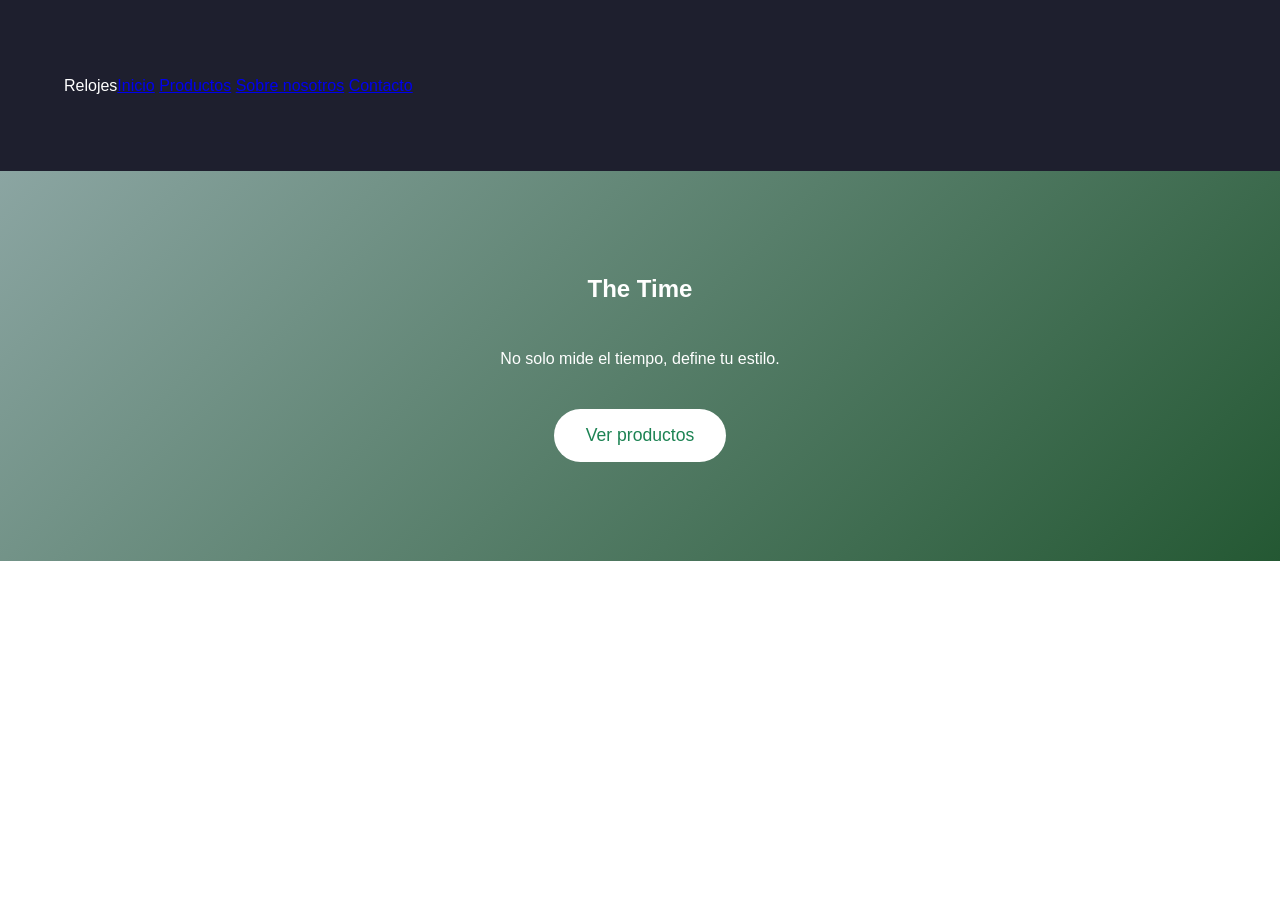
==== main.html @ 2c64087d "cambios 2.1" ====
<!DOCTYPE html>
<html lang="en">
<head>
    <meta charset="UTF-8">
    <meta name="viewport" content="width=device-width, initial-scale=1.0">
    <title>Relojes</title>
    <link rel="stylesheet" href="style/main.css">
</head>
<body>
    
    <div class="productos-container">
        <!-- Header con navegación -->
        <header class="header">
            <div class="logo">Relojes</div>
            <nav class="nav">
                <a href="#inicio">Inicio</a>
                <a href="#proyectos">Productos</a>
                <a href="#sobre-mi">Sobre nosotros</a>
                <a href="#contacto">Contacto</a>
            </nav>
        </header>

        <section class="hero">
            <h1>The Time</h1>
            <p>No solo mide el tiempo, define tu estilo.</p>
            <button>Ver productos</button>
        </section>

    </div>

</body>
</html>
---- style/main.css ----
* {
    margin: 0;
    padding: 0;
    box-sizing: border-box;
}

body {
    font-family: 'Segoe UI', Tahoma, Geneva, Verdana, sans-serif;
    color: #000000;
    line-height: 1.6;
}

.productos-container {
    display: grid;
    grid-template-areas:
        "header"
        "hero"
        "proyectos"
        "sobre-mi"
        "footer";
    grid-template-rows: auto auto auto auto auto;
    min-height: 100vh;
}

/* Header */
.header {
    grid-area: header;
    display: grid;
    grid-template-columns: auto 1fr;
    align-items: center;
    padding: 1rem 5%;
    background-color: #1e1f2e;
    color: white;
    box-shadow: 0 2px 10px rgba(0,0,0,0.1);
}

.hero {
    grid-area: hero;
    display: grid;
    place-items: center;
    text-align: center;
    padding: 5rem 2rem;
    background: linear-gradient(135deg, #8ba5a2 0%, #245833 100%);
    color: white;
}

.hero button {
    padding: 1rem 2rem;
    font-size: 1.1rem;
    background-color: white;
    color: #1c8353;
    border: none;
    border-radius: 30px;
    cursor: pointer;
    transition: transform 0.3s;
}
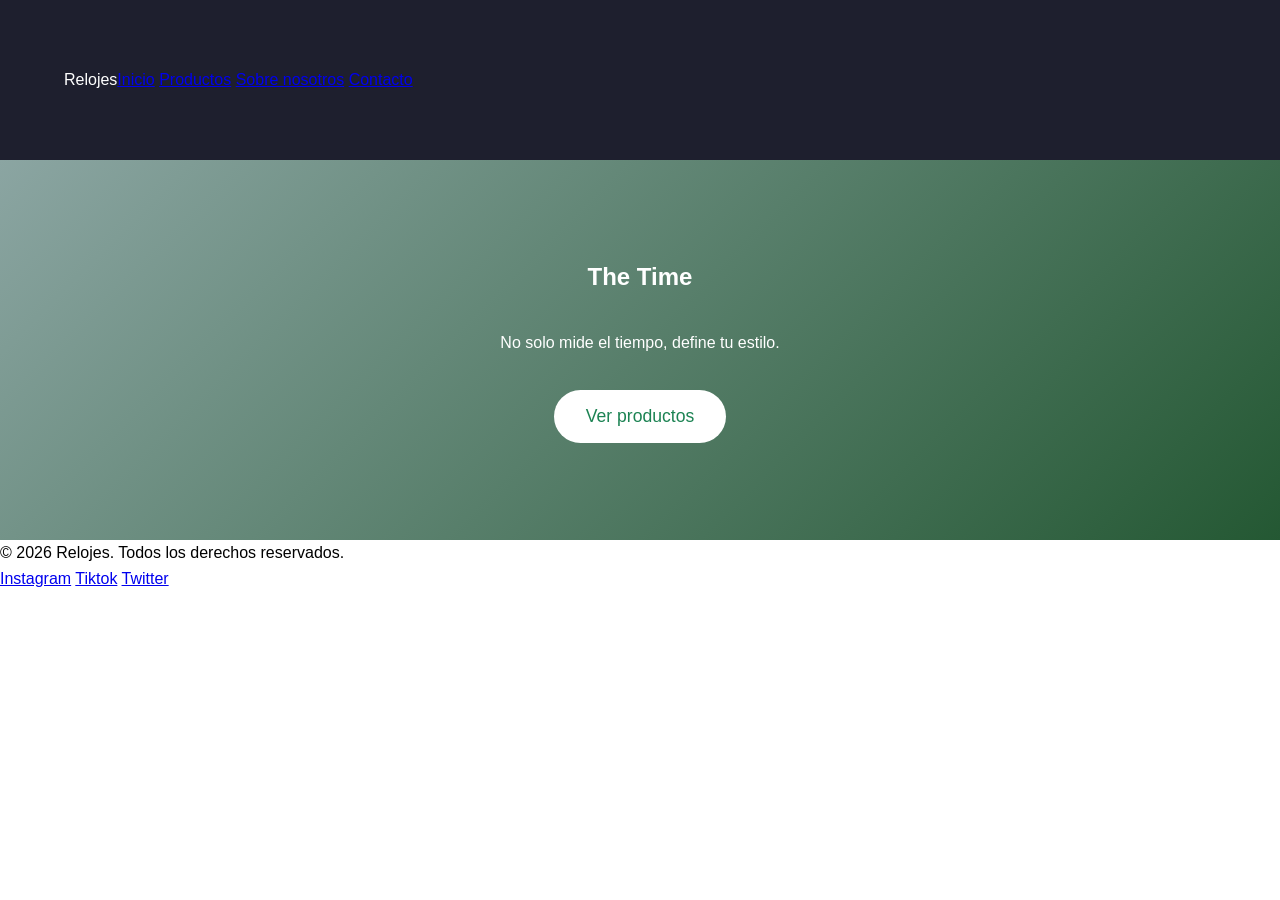
==== commit 4f6bb9e9: "footer" ====
--- a/main.html
+++ b/main.html
@@ -26,6 +26,16 @@
             <button>Ver productos</button>
         </section>
 
+
+        <footer class="footer">
+            <p>&copy; 2026 Relojes. Todos los derechos reservados.</p>
+            <div class="social">
+                <a href="#">Instagram</a>
+                <a href="#">Tiktok</a>
+                <a href="#">Twitter</a>
+            </div>
+        </footer>
+
     </div>
 
 </body>
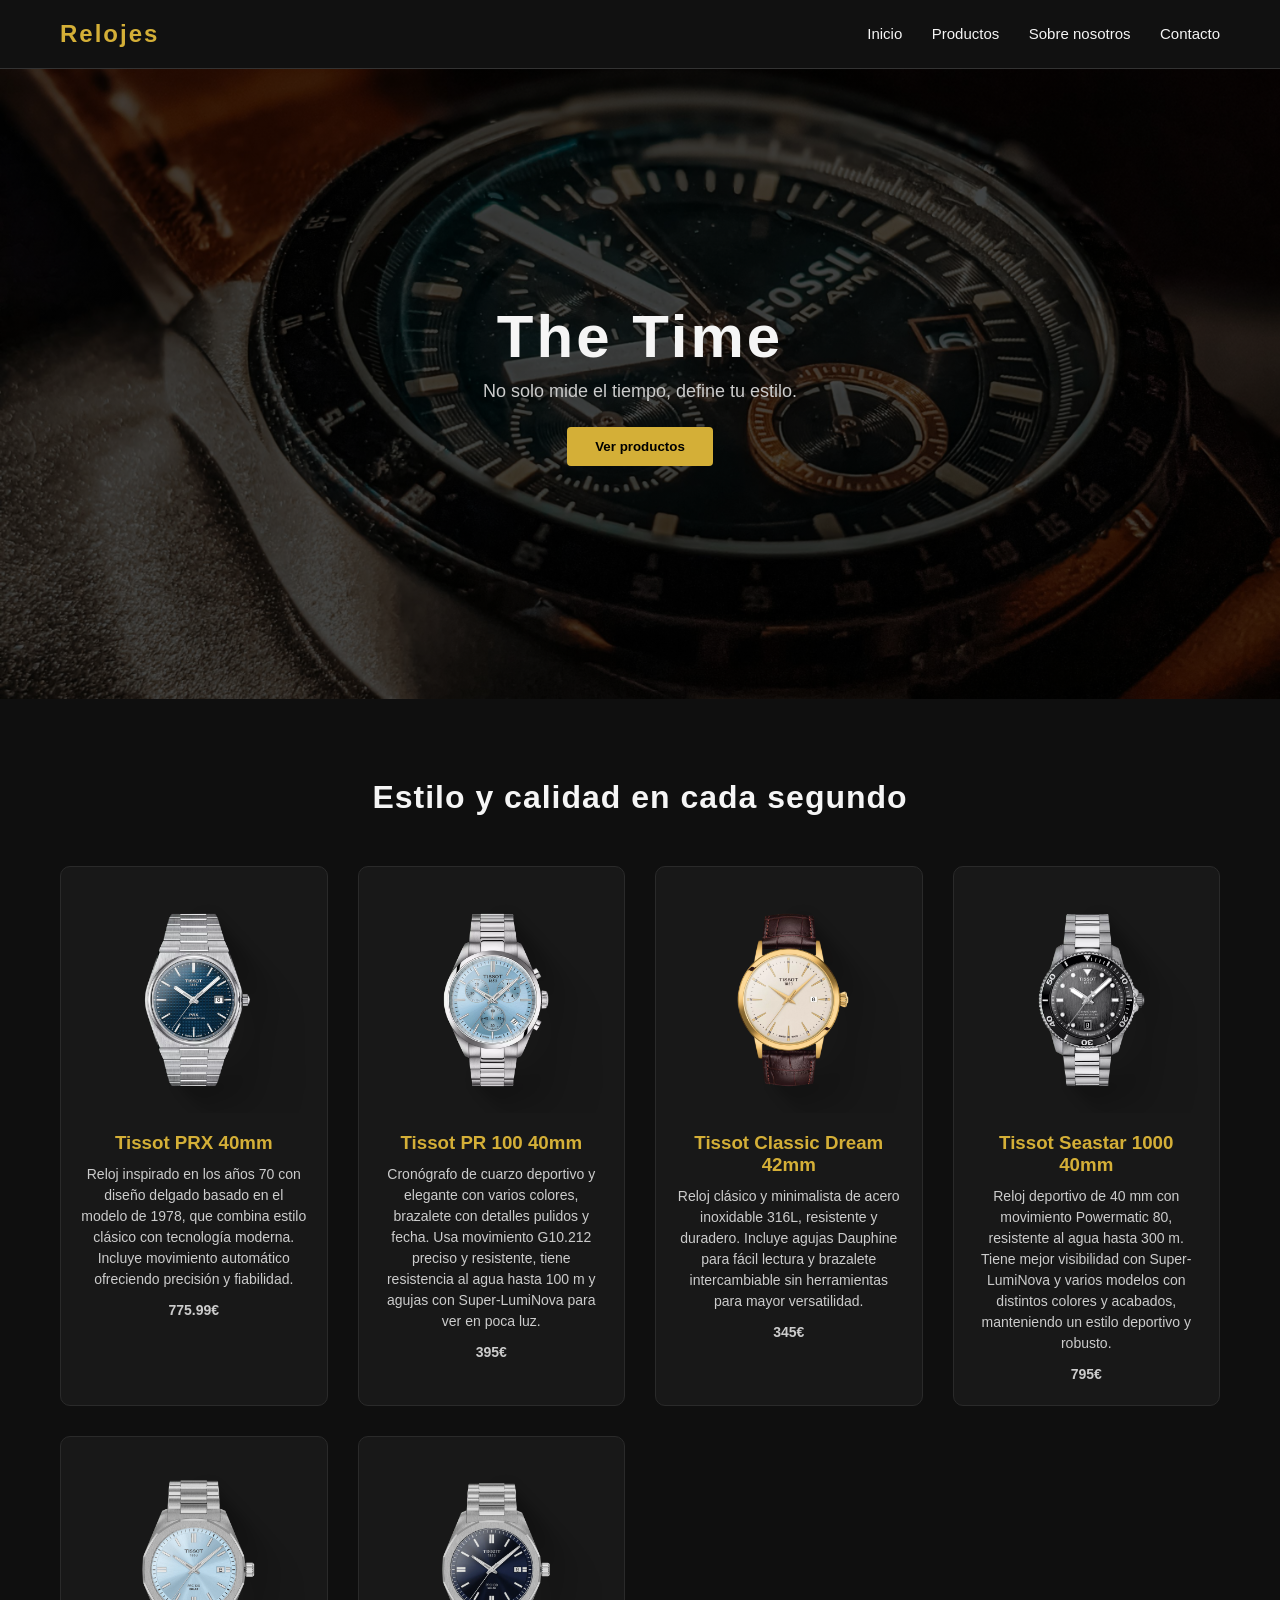
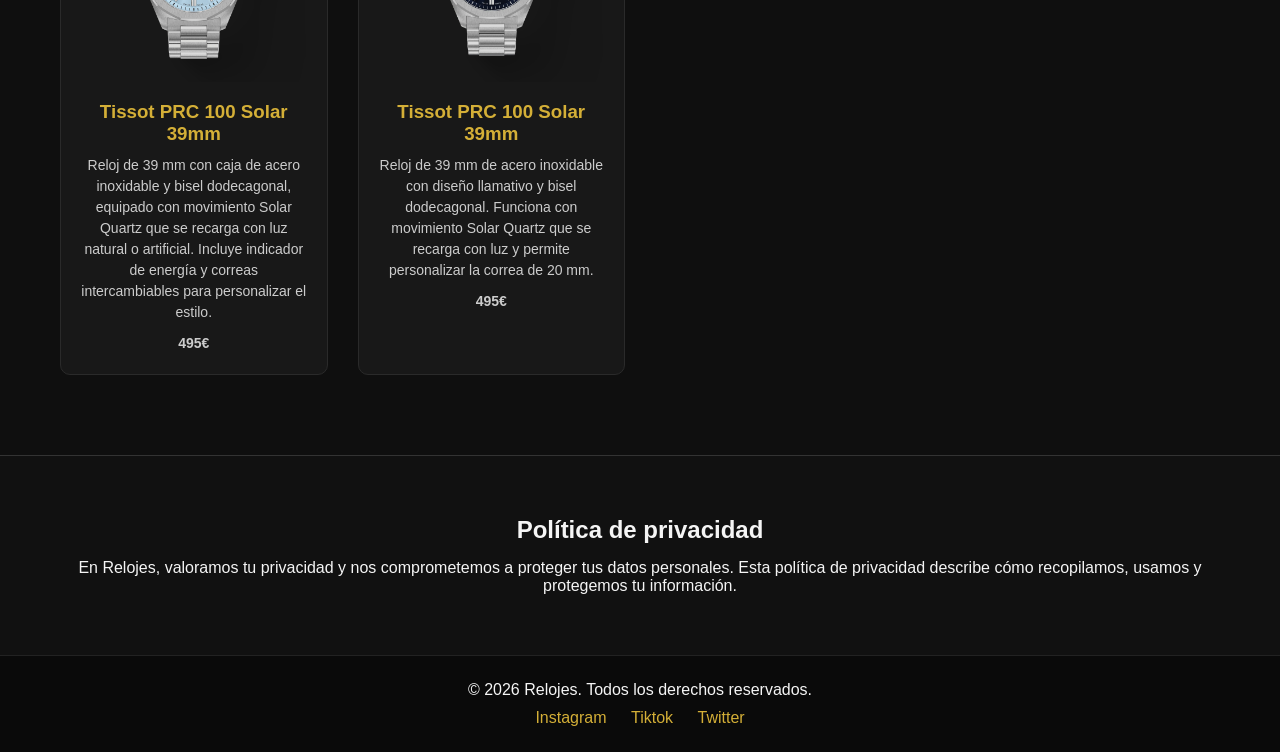
==== commit 7f4f4e91: "diseño 2.1" ====
--- a/main.html
+++ b/main.html
@@ -26,6 +26,78 @@
             <button>Ver productos</button>
         </section>
 
+        <section class="relojes">
+            <h2>Estilo y calidad en cada segundo</h2>
+            <div class="relojes-grid">
+                <div class="reloj1">
+                    <img src="img/reloj1.jpg" alt="reloj1.jpg">
+                    <h3>Tissot PRX 40mm</h3>
+                    <p>Reloj inspirado en los años 70 con diseño 
+                        delgado basado en el modelo de 1978, que combina estilo 
+                        clásico con tecnología moderna. Incluye movimiento automático
+                        ofreciendo precisión y fiabilidad.</p>
+                    <p class="precio">775.99€</p>
+                </div>
+
+                <div class="reloj2">
+                    <img src="img/reloj2.jpg" alt="reloj2.jpg">
+                    <h3>Tissot PR 100 40mm</h3>
+                    <p>Cronógrafo de cuarzo deportivo y elegante con varios colores, 
+                        brazalete con detalles pulidos y fecha. Usa movimiento G10.212 
+                        preciso y resistente, tiene resistencia al agua hasta 100 m y agujas 
+                        con Super-LumiNova para ver en poca luz.</p>
+                    <p class="precio">395€</p>
+                </div>
+
+                <div class="reloj3">
+                    <img src="img/reloj3.jpg" alt="reloj3.jpg">
+                    <h3>Tissot Classic Dream 42mm</h3>
+                    <p>Reloj clásico y minimalista de acero inoxidable 316L, resistente 
+                        y duradero. Incluye agujas Dauphine para fácil lectura y 
+                        brazalete intercambiable sin herramientas para mayor versatilidad.</p>
+                    <p class="precio">345€</p>
+                </div>
+
+                <div class="reloj4">
+                    <img src="img/reloj4.jpg" alt="reloj4.jpg">
+                    <h3>Tissot Seastar 1000 40mm</h3>
+                    <p>Reloj deportivo de 40 mm con movimiento Powermatic 80, 
+                        resistente al agua hasta 300 m. Tiene mejor visibilidad 
+                        con Super-LumiNova y varios modelos con distintos colores 
+                        y acabados, manteniendo un estilo deportivo y robusto.</p>
+                    <p class="precio">795€</p>
+                </div>
+
+                <div class="reloj5">
+                    <img src="img/reloj5.jpg" alt="reloj5.jpg">
+                    <h3>Tissot PRC 100 Solar 39mm</h3>
+                    <p>Reloj de 39 mm con caja de acero inoxidable y bisel dodecagonal,
+                            equipado con movimiento Solar Quartz que se recarga con luz 
+                            natural o artificial. Incluye indicador de energía y correas 
+                            intercambiables para personalizar el estilo.</p>
+                    <p class="precio">495€</p>
+                </div>
+
+                <div class="reloj6">
+                    <img src="img/reloj6.jpg" alt="reloj6.jpg">
+                    <h3>Tissot PRC 100 Solar 39mm</h3>
+                    <p>Reloj de 39 mm de acero inoxidable con diseño llamativo y 
+                        bisel dodecagonal. Funciona con movimiento Solar Quartz 
+                        que se recarga con luz y permite personalizar la correa 
+                        de 20 mm.</p>
+                    <p class="precio">495€</p>
+                </div>
+                </div>
+        </section>
+
+        <section class="legales">
+            <div class="legales-1">
+                <h2>Política de privacidad</h2>
+                <p>En Relojes, valoramos tu privacidad y nos comprometemos a proteger tus datos personales. 
+                    Esta política de privacidad describe cómo recopilamos, usamos y protegemos tu información.</p>
+            </div>
+        </section>
+
 
         <footer class="footer">
             <p>&copy; 2026 Relojes. Todos los derechos reservados.</p>
--- a/style/main.css
+++ b/style/main.css
@@ -1,56 +1,184 @@
-* {
-    margin: 0;
-    padding: 0;
-    box-sizing: border-box;
+/* Reset básico */
+*{
+    margin:0;
+    padding:0;
+    box-sizing:border-box;
+    font-family: "Segoe UI", Arial, sans-serif;
 }
 
-body {
-    font-family: 'Segoe UI', Tahoma, Geneva, Verdana, sans-serif;
-    color: #000000;
-    line-height: 1.6;
+body{
+    background:#0f0f0f;
+    color:#f5f5f5;
 }
 
-.productos-container {
-    display: grid;
-    grid-template-areas:
-        "header"
-        "hero"
-        "proyectos"
-        "sobre-mi"
-        "footer";
-    grid-template-rows: auto auto auto auto auto;
-    min-height: 100vh;
+/* Contenedor principal */
+.productos-container{
+    width:100%;
 }
 
-/* Header */
-.header {
-    grid-area: header;
-    display: grid;
-    grid-template-columns: auto 1fr;
-    align-items: center;
-    padding: 1rem 5%;
-    background-color: #1e1f2e;
-    color: white;
-    box-shadow: 0 2px 10px rgba(0,0,0,0.1);
+/* HEADER */
+.header{
+    display:flex;
+    justify-content:space-between;
+    align-items:center;
+    padding:20px 60px;
+    background:#111;
+    border-bottom:1px solid #333;
 }
 
-.hero {
-    grid-area: hero;
-    display: grid;
-    place-items: center;
-    text-align: center;
-    padding: 5rem 2rem;
-    background: linear-gradient(135deg, #8ba5a2 0%, #245833 100%);
-    color: white;
+.logo{
+    font-size:24px;
+    font-weight:bold;
+    color:#d4af37; /* dorado */
+    letter-spacing:2px;
 }
 
-.hero button {
-    padding: 1rem 2rem;
-    font-size: 1.1rem;
-    background-color: white;
-    color: #1c8353;
-    border: none;
-    border-radius: 30px;
-    cursor: pointer;
-    transition: transform 0.3s;
+.nav a{
+    margin-left:25px;
+    text-decoration:none;
+    color:#f5f5f5;
+    font-size:15px;
+    transition:0.3s;
+}
+
+.nav a:hover{
+    color:#d4af37;
+}
+
+/* HERO */
+.hero{
+    height:70vh;
+    display:flex;
+    flex-direction:column;
+    justify-content:center;
+    align-items:center;
+    text-align:center;
+    background:linear-gradient(rgba(0,0,0,0.7), rgba(0,0,0,0.7)),
+               url("../img/fondo4.jpg");
+    background-size:cover;
+    background-position:center;
+}
+
+.hero h1{
+    font-size:60px;
+    margin-bottom:10px;
+    letter-spacing:3px;
+}
+
+.hero p{
+    font-size:18px;
+    margin-bottom:25px;
+    color:#ccc;
+}
+
+.hero button{
+    padding:12px 28px;
+    border:none;
+    background:#d4af37;
+    color:#000;
+    font-weight:bold;
+    cursor:pointer;
+    border-radius:4px;
+    transition:0.3s;
+}
+
+.hero button:hover{
+    background:#f1c84b;
+}
+
+/* SECCIÓN RELOJES */
+.relojes{
+    padding:80px 60px;
+}
+
+.relojes h2{
+    text-align:center;
+    margin-bottom:50px;
+    font-size:32px;
+    letter-spacing:1px;
+}
+
+/* GRID */
+.relojes-grid{
+    display:grid;
+    grid-template-columns:repeat(auto-fit, minmax(260px,1fr));
+    gap:30px;
+}
+
+/* TARJETAS */
+.relojes-grid div{
+    background:#181818;
+    padding:20px;
+    border-radius:10px;
+    text-align:center;
+    transition:0.3s;
+    border:1px solid #2a2a2a;
+}
+
+.relojes-grid div:hover{
+    transform:translateY(-8px);
+    box-shadow:0 10px 25px rgba(0,0,0,0.6);
+}
+
+/* IMÁGENES */
+.relojes-grid img{
+    width:100%;
+    border-radius:8px;
+    margin-bottom:15px;
+}
+
+/* TITULO PRODUCTO */
+.relojes-grid h3{
+    margin-bottom:10px;
+    color:#d4af37;
+}
+
+/* TEXTO */
+.relojes-grid p{
+    font-size:14px;
+    color:#ccc;
+    line-height:1.5;
+}
+
+/* PRECIO */
+.precio{
+    margin-top:10px;
+    font-size:18px;
+    font-weight:bold;
+    color:#ffffff;
+}
+
+/* SECCIÓN LEGALES */
+.legales{
+    background:#111;
+    padding:60px;
+    text-align:center;
+    border-top:1px solid #333;
+}
+
+.legales h2{
+    margin-bottom:15px;
+}
+
+/* FOOTER */
+.footer{
+    background:#0a0a0a;
+    padding:25px;
+    text-align:center;
+    border-top:1px solid #222;
+}
+
+.footer p{
+    margin-bottom:10px;
+}
+
+.social a{
+    margin:0 10px;
+    text-decoration:none;
+    color:#d4af37;
+    transition:0.3s;
+}
+
+.social a:hover{
+    color:#ffffff;
 }
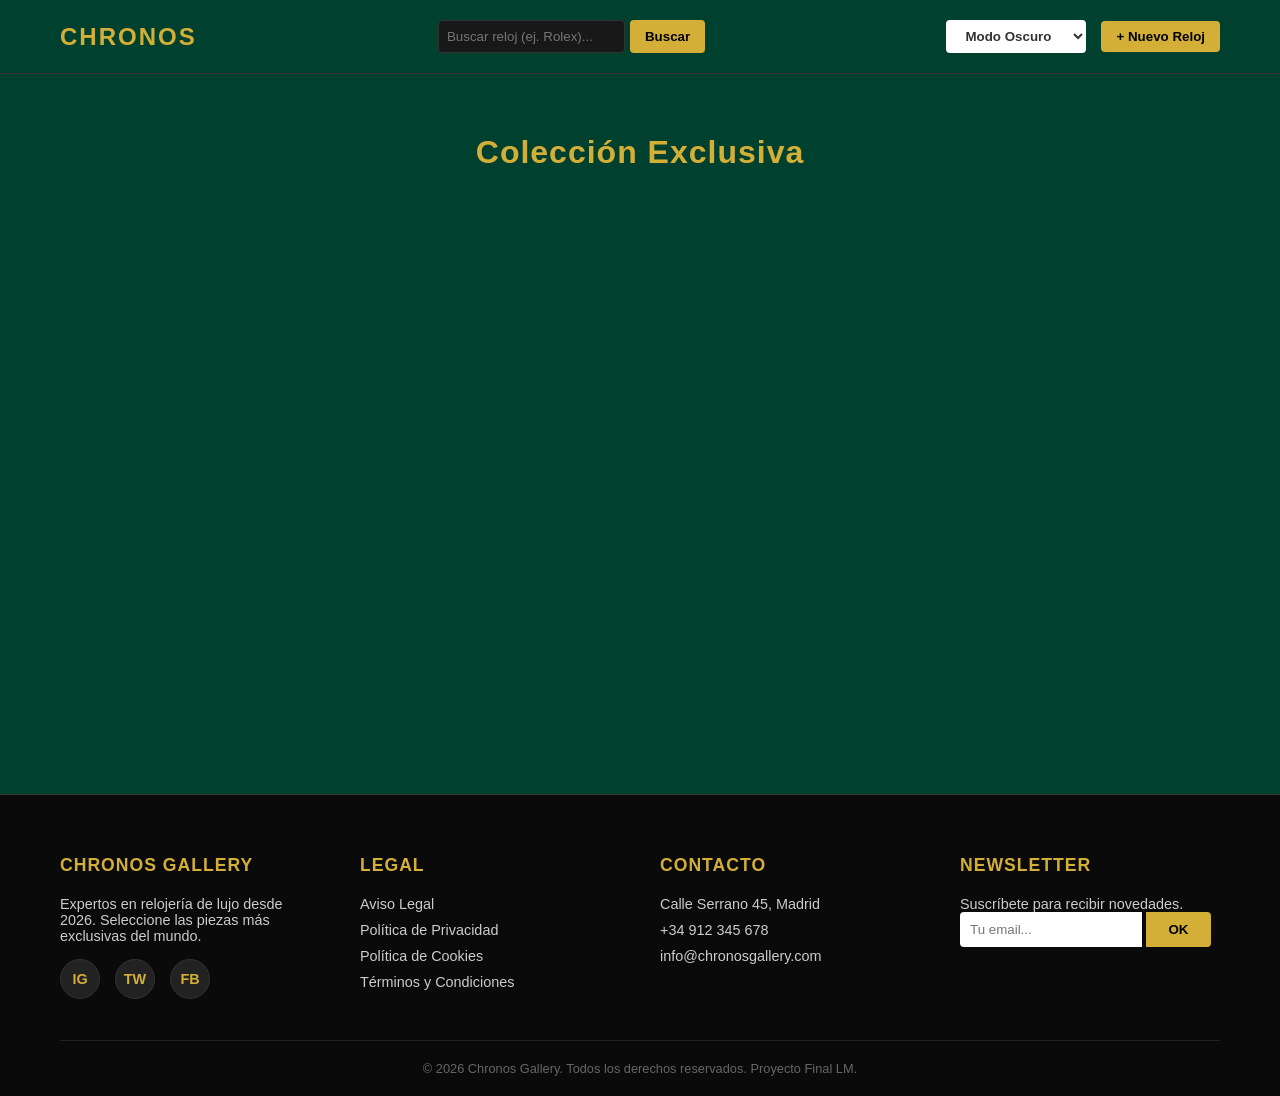
==== commit 88b235d8: "commit Co-authored-by: Sebastián Acero <SebaZ-jpg@users.noreply.github.com>" ====
--- a/main.html
+++ b/main.html
@@ -1,114 +1,148 @@
 <!DOCTYPE html>
-<html lang="en">
+<html lang="es">
 <head>
     <meta charset="UTF-8">
     <meta name="viewport" content="width=device-width, initial-scale=1.0">
-    <title>Relojes</title>
+    <title>Chronos - Galería Premium</title>
+    <!-- Tu hoja de estilos personalizada -->
     <link rel="stylesheet" href="style/main.css">
 </head>
 <body>
-    
-    <div class="productos-container">
-        <!-- Header con navegación -->
-        <header class="header">
-            <div class="logo">Relojes</div>
-            <nav class="nav">
-                <a href="#inicio">Inicio</a>
-                <a href="#proyectos">Productos</a>
-                <a href="#sobre-mi">Sobre nosotros</a>
-                <a href="#contacto">Contacto</a>
-            </nav>
-        </header>
 
-        <section class="hero">
-            <h1>The Time</h1>
-            <p>No solo mide el tiempo, define tu estilo.</p>
-            <button>Ver productos</button>
-        </section>
+    <!-- HEADER: Coincide con tu clase .header del CSS -->
+    <header class="header">
+        <div class="logo">CHRONOS</div>
+        
+        <!-- Controles centrales: Buscador -->
+        <div class="buscar-container">
+            <input type="text" id="inputBusqueda" placeholder="Buscar reloj (ej. Rolex)...">
+            <button id="btnBuscar">Buscar</button>
+        </div>
 
-        <section class="relojes">
-            <h2>Estilo y calidad en cada segundo</h2>
-            <div class="relojes-grid">
-                <div class="reloj1">
-                    <img src="img/reloj1.jpg" alt="reloj1.jpg">
-                    <h3>Tissot PRX 40mm</h3>
-                    <p>Reloj inspirado en los años 70 con diseño 
-                        delgado basado en el modelo de 1978, que combina estilo 
-                        clásico con tecnología moderna. Incluye movimiento automático
-                        ofreciendo precisión y fiabilidad.</p>
-                    <p class="precio">775.99€</p>
+        <!-- Controles derecha: Tema y Añadir -->
+        <div class="header-controls">
+            <select id="selectorTema">
+                <option value="oscuro">Modo Oscuro</option>
+                <option value="claro">Modo Claro</option>
+                <option value="personalizado">Personalizar...</option>
+            </select>
+            <button id="btnAñadir">+ Nuevo Reloj</button>
+        </div>
+    </header>
+
+    <!-- MAIN: Contenedor de la galería -->
+    <main class="galeria-contenido">
+        <h2 class="titulo-seccion">Colección Exclusiva</h2>
+        
+        <!-- AQUÍ SE INYECTARÁN LAS TARJETAS DESDE EL XML -->
+        <!-- La clase .relojes-grid coincide con tu CSS para el Grid -->
+        <div class="galeria" id="contenedorTarjetas">
+            <!-- Las tarjetas se generan con JS -->
+        </div>
+    </main>
+
+    <!-- FOOTER MEJORADO: Coincide con los estilos nuevos del CSS -->
+    <footer class="footer">
+        <div class="footer-content">
+            <!-- Columna 1: Sobre Nosotros -->
+            <div class="footer-col">
+                <h4>Chronos Gallery</h4>
+                <p>Expertos en relojería de lujo desde 2026. Seleccione las piezas más exclusivas del mundo.</p>
+                <div class="social-links">
+                    <a href="#" class="social-btn">IG</a>
+                    <a href="#" class="social-btn">TW</a>
+                    <a href="#" class="social-btn">FB</a>
                 </div>
+            </div>
 
-                <div class="reloj2">
-                    <img src="img/reloj2.jpg" alt="reloj2.jpg">
-                    <h3>Tissot PR 100 40mm</h3>
-                    <p>Cronógrafo de cuarzo deportivo y elegante con varios colores, 
-                        brazalete con detalles pulidos y fecha. Usa movimiento G10.212 
-                        preciso y resistente, tiene resistencia al agua hasta 100 m y agujas 
-                        con Super-LumiNova para ver en poca luz.</p>
-                    <p class="precio">395€</p>
+            <!-- Columna 2: Enlaces Legales -->
+            <div class="footer-col">
+                <h4>Legal</h4>
+                <ul>
+                    <li><a href="#">Aviso Legal</a></li>
+                    <li><a href="#">Política de Privacidad</a></li>
+                    <li><a href="#">Política de Cookies</a></li>
+                    <li><a href="#">Términos y Condiciones</a></li>
+                </ul>
+            </div>
+
+            <!-- Columna 3: Contacto -->
+            <div class="footer-col">
+                <h4>Contacto</h4>
+                <ul>
+                    <li>Calle Serrano 45, Madrid</li>
+                    <li>+34 912 345 678</li>
+                    <li>info@chronosgallery.com</li>
+                </ul>
+            </div>
+
+            <!-- Columna 4: Newsletter -->
+            <div class="footer-col">
+                <h4>Newsletter</h4>
+                <p>Suscríbete para recibir novedades.</p>
+                <form class="newsletter">
+                    <input type="email" placeholder="Tu email...">
+                    <button type="submit">OK</button>
+                </form>
+            </div>
+        </div>
+        
+        <div class="footer-bottom">
+            &copy; 2026 Chronos Gallery. Todos los derechos reservados. Proyecto Final LM.
+        </div>
+    </footer>
+
+    <!-- MODAL 1: Añadir Nueva Tarjeta -->
+    <div id="modalAñadir" class="modal-overlay">
+        <div class="modal-content">
+            <h2>Añadir Nuevo Reloj</h2>
+            <form id="formNuevoReloj">
+                <div class="form-group">
+                    <label for="nuevoTitulo">Título:</label>
+                    <input type="text" id="nuevoTitulo" required placeholder="Ej. Rolex Submariner">
                 </div>
-
-                <div class="reloj3">
-                    <img src="img/reloj3.jpg" alt="reloj3.jpg">
-                    <h3>Tissot Classic Dream 42mm</h3>
-                    <p>Reloj clásico y minimalista de acero inoxidable 316L, resistente 
-                        y duradero. Incluye agujas Dauphine para fácil lectura y 
-                        brazalete intercambiable sin herramientas para mayor versatilidad.</p>
-                    <p class="precio">345€</p>
+                <div class="form-group">
+                    <label for="nuevoTexto">Descripción:</label>
+                    <textarea id="nuevoTexto" rows="4" required placeholder="Detalles del reloj..."></textarea>
                 </div>
-
-                <div class="reloj4">
-                    <img src="img/reloj4.jpg" alt="reloj4.jpg">
-                    <h3>Tissot Seastar 1000 40mm</h3>
-                    <p>Reloj deportivo de 40 mm con movimiento Powermatic 80, 
-                        resistente al agua hasta 300 m. Tiene mejor visibilidad 
-                        con Super-LumiNova y varios modelos con distintos colores 
-                        y acabados, manteniendo un estilo deportivo y robusto.</p>
-                    <p class="precio">795€</p>
+                <div class="form-group">
+                    <label for="nuevaImagen">Imagen (Archivo):</label>
+                    <input type="file" id="nuevaImagen" accept="image/*" required>
                 </div>
-
-                <div class="reloj5">
-                    <img src="img/reloj5.jpg" alt="reloj5.jpg">
-                    <h3>Tissot PRC 100 Solar 39mm</h3>
-                    <p>Reloj de 39 mm con caja de acero inoxidable y bisel dodecagonal,
-                            equipado con movimiento Solar Quartz que se recarga con luz 
-                            natural o artificial. Incluye indicador de energía y correas 
-                            intercambiables para personalizar el estilo.</p>
-                    <p class="precio">495€</p>
+                <div class="modal-actions">
+                    <button type="button" class="btn-cancel" id="btnCancelarAñadir">Cancelar</button>
+                    <button type="submit" class="btn-confirm" id="btnConfirmarAñadir">Guardar</button>
                 </div>
-
-                <div class="reloj6">
-                    <img src="img/reloj6.jpg" alt="reloj6.jpg">
-                    <h3>Tissot PRC 100 Solar 39mm</h3>
-                    <p>Reloj de 39 mm de acero inoxidable con diseño llamativo y 
-                        bisel dodecagonal. Funciona con movimiento Solar Quartz 
-                        que se recarga con luz y permite personalizar la correa 
-                        de 20 mm.</p>
-                    <p class="precio">495€</p>
-                </div>
-                </div>
-        </section>
-
-        <section class="legales">
-            <div class="legales-1">
-                <h2>Política de privacidad</h2>
-                <p>En Relojes, valoramos tu privacidad y nos comprometemos a proteger tus datos personales. 
-                    Esta política de privacidad describe cómo recopilamos, usamos y protegemos tu información.</p>
-            </div>
-        </section>
-
-
-        <footer class="footer">
-            <p>&copy; 2026 Relojes. Todos los derechos reservados.</p>
-            <div class="social">
-                <a href="#">Instagram</a>
-                <a href="#">Tiktok</a>
-                <a href="#">Twitter</a>
-            </div>
-        </footer>
-
+            </form>
+        </div>
     </div>
 
+    <!-- MODAL 2: Personalizar Colores -->
+    <div id="modalPersonalizar" class="modal-overlay">
+        <div class="modal-content">
+            <h2>Personalizar Colores</h2>
+            <form id="formColores">
+                <div class="form-group">
+                    <label for="colorHeader">Color Header:</label>
+                    <input type="color" id="colorHeader" value="#00402e">
+                </div>
+                <div class="form-group">
+                    <label for="colorMain">Color Fondo Principal:</label>
+                    <input type="color" id="colorMain" value="#00402e">
+                </div>
+                <div class="form-group">
+                    <label for="colorFooter">Color Footer:</label>
+                    <input type="color" id="colorFooter" value="#0a0a0a">
+                </div>
+                <div class="modal-actions">
+                    <button type="button" class="btn-cancel" id="btnCancelarColor">Cancelar</button>
+                    <button type="submit" class="btn-confirm" id="btnAplicarColor">Aplicar</button>
+                </div>
+            </form>
+        </div>
+    </div>
+
+    <!-- SCRIPT PRINCIPAL -->
+    <script src="Scripts/app.js"></script>
 </body>
 </html>
--- a/style/main.css
+++ b/style/main.css
@@ -1,184 +1,379 @@
-/* Reset básico */
-*{
-    margin:0;
-    padding:0;
-    box-sizing:border-box;
+/* =========================================
+   VARIABLES CSS (SISTEMA DE TEMAS)
+   ========================================= */
+:root {
+    /* TEMA OSCURO (Por defecto, tu diseño actual) */
+    --bg-body: rgb(0, 64, 46);
+    --bg-header: rgb(0, 64, 46);
+    --bg-card: #181818;
+    --bg-footer: #0a0a0a;
+    --text-main: #f5f5f5;
+    --text-secondary: #ccc;
+    --accent-color: #d4af37; /* Dorado */
+    --border-color: #333;
+    --shadow-color: rgba(0,0,0,0.6);
+}
+
+/* TEMA CLARO (Nuevo) */
+body.tema-claro {
+    --bg-body: #f4f4f4;
+    --bg-header: #ffffff;
+    --bg-card: #ffffff;
+    --bg-footer: #1a1a1a; /* El footer se mantiene oscuro para contraste */
+    --text-main: #1a1a1a;
+    --text-secondary: #555555;
+    --accent-color: #b8860b; /* Dorado un poco más oscuro para fondo claro */
+    --border-color: #e0e0e0;
+    --shadow-color: rgba(0,0,0,0.1);
+}
+
+/* TEMA PERSONALIZADO (Se aplicará vía JS inline o clases específicas) */
+/* Las variables se sobrescribirán dinámicamente */
+
+/* =========================================
+   RESET Y BASE
+   ========================================= */
+* {
+    margin: 0;
+    padding: 0;
+    box-sizing: border-box;
     font-family: "Segoe UI", Arial, sans-serif;
-}
-
-body{
-    background:#0f0f0f;
-    color:#f5f5f5;
-}
-
-/* Contenedor principal */
-.productos-container{
-    width:100%;
-}
-
-/* HEADER */
-.header{
-    display:flex;
-    justify-content:space-between;
-    align-items:center;
-    padding:20px 60px;
-    background:#111;
-    border-bottom:1px solid #333;
-}
-
-.logo{
-    font-size:24px;
-    font-weight:bold;
-    color:#d4af37; /* dorado */
-    letter-spacing:2px;
-}
-
-.nav a{
-    margin-left:25px;
-    text-decoration:none;
-    color:#f5f5f5;
-    font-size:15px;
-    transition:0.3s;
-}
-
-.nav a:hover{
-    color:#d4af37;
-}
-
-/* HERO */
-.hero{
-    height:70vh;
-    display:flex;
-    flex-direction:column;
-    justify-content:center;
-    align-items:center;
-    text-align:center;
-    background:linear-gradient(rgba(0,0,0,0.7), rgba(0,0,0,0.7)),
-               url("../img/fondo4.jpg");
-    background-size:cover;
-    background-position:center;
-}
-
-.hero h1{
-    font-size:60px;
-    margin-bottom:10px;
-    letter-spacing:3px;
-}
-
-.hero p{
-    font-size:18px;
-    margin-bottom:25px;
-    color:#ccc;
-}
-
-.hero button{
-    padding:12px 28px;
-    border:none;
-    background:#d4af37;
-    color:#000;
-    font-weight:bold;
-    cursor:pointer;
-    border-radius:4px;
-    transition:0.3s;
-}
-
-.hero button:hover{
-    background:#f1c84b;
-}
-
-/* SECCIÓN RELOJES */
-.relojes{
-    padding:80px 60px;
-}
-
-.relojes h2{
-    text-align:center;
-    margin-bottom:50px;
-    font-size:32px;
-    letter-spacing:1px;
-}
-
-/* GRID */
-.relojes-grid{
-    display:grid;
-    grid-template-columns:repeat(auto-fit, minmax(260px,1fr));
-    gap:30px;
-}
-
-/* TARJETAS */
-.relojes-grid div{
-    background:#181818;
-    padding:20px;
-    border-radius:10px;
-    text-align:center;
-    transition:0.3s;
-    border:1px solid #2a2a2a;
-}
-
-.relojes-grid div:hover{
-    transform:translateY(-8px);
-    box-shadow:0 10px 25px rgba(0,0,0,0.6);
-}
-
-/* IMÁGENES */
-.relojes-grid img{
-    width:100%;
-    border-radius:8px;
-    margin-bottom:15px;
-}
-
-/* TITULO PRODUCTO */
-.relojes-grid h3{
-    margin-bottom:10px;
-    color:#d4af37;
-}
-
-/* TEXTO */
-.relojes-grid p{
-    font-size:14px;
-    color:#ccc;
-    line-height:1.5;
-}
-
-/* PRECIO */
-.precio{
-    margin-top:10px;
-    font-size:18px;
-    font-weight:bold;
-    color:#ffffff;
-}
-
-/* SECCIÓN LEGALES */
-.legales{
-    background:#111;
-    padding:60px;
-    text-align:center;
-    border-top:1px solid #333;
-}
-
-.legales h2{
-    margin-bottom:15px;
-}
-
-/* FOOTER */
-.footer{
-    background:#0a0a0a;
-    padding:25px;
-    text-align:center;
-    border-top:1px solid #222;
-}
-
-.footer p{
-    margin-bottom:10px;
-}
-
-.social a{
-    margin:0 10px;
-    text-decoration:none;
-    color:#d4af37;
-    transition:0.3s;
-}
-
-.social a:hover{
-    color:#ffffff;
+    transition: background-color 0.4s ease, color 0.4s ease; /* Suaviza el cambio de tema */
+}
+
+body {
+    background: var(--bg-body);
+    color: var(--text-main);
+    width: 100%;
+    overflow-x: hidden;
+}
+
+/* =========================================
+   HEADER (Adaptado a tu diseño)
+   ========================================= */
+.header {
+    display: flex;
+    justify-content: space-between;
+    align-items: center;
+    padding: 20px 60px;
+    background: var(--bg-header);
+    border-bottom: 1px solid var(--border-color);
+    position: sticky;
+    top: 0;
+    z-index: 100;
+}
+
+.logo {
+    font-size: 24px;
+    font-weight: bold;
+    color: var(--accent-color);
+    letter-spacing: 2px;
+    text-transform: uppercase;
+}
+
+/* Navegación (Opcional, si la usas en main.html) */
+.nav a {
+    margin-left: 25px;
+    text-decoration: none;
+    color: var(--text-main);
+    font-size: 15px;
+    transition: 0.3s;
+}
+
+.nav a:hover {
+    color: var(--accent-color);
+}
+
+/* Controles del Header (Buscador, Tema, Añadir) */
+.header-controls {
+    display: flex;
+    align-items: center;
+    gap: 15px;
+}
+
+.buscar-container {
+    display: flex;
+    gap: 5px;
+}
+
+.buscar-container input {
+    padding: 8px;
+    border-radius: 4px;
+    border: 1px solid var(--border-color);
+    background: var(--bg-card);
+    color: var(--text-main);
+}
+
+.buscar-container button, 
+#btnAñadir, 
+select {
+    padding: 8px 15px;
+    border: none;
+    border-radius: 4px;
+    background: var(--accent-color);
+    color: #000;
+    font-weight: bold;
+    cursor: pointer;
+    transition: transform 0.2s;
+}
+
+.buscar-container button:hover, 
+#btnAñadir:hover {
+    transform: scale(1.05);
+    background: #f1c84b;
+}
+
+select {
+    background: #fff;
+    color: #333;
+    cursor: pointer;
+}
+
+/* =========================================
+   GALERÍA PRINCIPAL (GRID)
+   ========================================= */
+.galeria-contenido {
+    padding: 60px;
+    min-height: 80vh; /* Para ocupar espacio */
+}
+
+.titulo-seccion {
+    text-align: center;
+    margin-bottom: 50px;
+    font-size: 32px;
+    letter-spacing: 1px;
+    color: var(--accent-color);
+}
+
+.relojes-grid {
+    display: grid;
+    grid-template-columns: repeat(auto-fit, minmax(280px, 1fr));
+    gap: 30px;
+}
+
+/* TARJETAS (Flexbox interno) */
+.tarjeta-reloj {
+    background: var(--bg-card);
+    padding: 20px;
+    border-radius: 10px;
+    text-align: center;
+    transition: 0.3s;
+    border: 1px solid var(--border-color);
+    
+    /* FLEXBOX EN COLUMNA */
+    display: flex;
+    flex-direction: column;
+    justify-content: space-between;
+}
+
+.tarjeta-reloj:hover {
+    transform: translateY(-8px);
+    box-shadow: 0 10px 25px var(--shadow-color);
+    border-color: var(--accent-color);
+}
+
+.tarjeta-reloj img {
+    width: 100%;
+    height: 200px;
+    object-fit: cover;
+    border-radius: 8px;
+    margin-bottom: 15px;
+    background-color: #fff; /* Fondo blanco para imágenes PNG transparentes */
+}
+
+.tarjeta-reloj h3 {
+    margin-bottom: 10px;
+    color: var(--accent-color);
+    font-size: 1.2rem;
+}
+
+.tarjeta-reloj p {
+    font-size: 14px;
+    color: var(--text-secondary);
+    line-height: 1.5;
+    margin-bottom: 15px;
+    flex-grow: 1; /* Empuja el precio hacia abajo si hay espacio */
+}
+
+/* =========================================
+   FOOTER MEJORADO (Información Extra)
+   ========================================= */
+.footer {
+    background: var(--bg-footer);
+    padding: 60px 60px 20px 60px;
+    color: var(--text-secondary);
+    border-top: 1px solid var(--border-color);
+    font-size: 0.9rem;
+}
+
+.footer-content {
+    display: grid;
+    grid-template-columns: repeat(auto-fit, minmax(200px, 1fr));
+    gap: 40px;
+    margin-bottom: 40px;
+    text-align: left;
+}
+
+.footer-col h4 {
+    color: var(--accent-color);
+    margin-bottom: 20px;
+    font-size: 1.1rem;
+    text-transform: uppercase;
+    letter-spacing: 1px;
+}
+
+.footer-col ul {
+    list-style: none;
+}
+
+.footer-col ul li {
+    margin-bottom: 10px;
+}
+
+.footer-col ul li a {
+    color: var(--text-secondary);
+    text-decoration: none;
+    transition: 0.3s;
+}
+
+.footer-col ul li a:hover {
+    color: var(--accent-color);
+    padding-left: 5px;
+}
+
+.social-links {
+    display: flex;
+    gap: 15px;
+    margin-top: 15px;
+}
+
+.social-btn {
+    width: 40px;
+    height: 40px;
+    border-radius: 50%;
+    background: #222;
+    display: flex;
+    align-items: center;
+    justify-content: center;
+    color: var(--accent-color);
+    text-decoration: none;
+    transition: 0.3s;
+    font-weight: bold;
+    border: 1px solid var(--border-color);
+}
+
+.social-btn:hover {
+    background: var(--accent-color);
+    color: #000;
+    transform: translateY(-3px);
+}
+
+.newsletter input {
+    padding: 10px;
+    width: 70%;
+    border: none;
+    border-radius: 4px 0 0 4px;
+    outline: none;
+}
+
+.newsletter button {
+    padding: 10px;
+    width: 25%;
+    border: none;
+    background: var(--accent-color);
+    color: #000;
+    font-weight: bold;
+    border-radius: 0 4px 4px 0;
+    cursor: pointer;
+}
+
+.footer-bottom {
+    text-align: center;
+    padding-top: 20px;
+    border-top: 1px solid #222;
+    font-size: 0.8rem;
+    color: #666;
+}
+
+/* =========================================
+   MODALES (Estilos base)
+   ========================================= */
+.modal-overlay {
+    position: fixed;
+    top: 0;
+    left: 0;
+    width: 100%;
+    height: 100%;
+    background: rgba(0, 0, 0, 0.8);
+    display: none;
+    justify-content: center;
+    align-items: center;
+    z-index: 1000;
+}
+
+.modal-overlay.activo {
+    display: flex;
+}
+
+.modal-content {
+    background: var(--bg-card);
+    padding: 30px;
+    border-radius: 10px;
+    width: 90%;
+    max-width: 500px;
+    border: 1px solid var(--accent-color);
+    color: var(--text-main);
+}
+
+.modal-content h2 {
+    color: var(--accent-color);
+    margin-bottom: 20px;
+    text-align: center;
+}
+
+.form-group {
+    margin-bottom: 15px;
+    text-align: left;
+}
+
+.form-group label {
+    display: block;
+    margin-bottom: 5px;
+    color: var(--text-secondary);
+}
+
+.form-group input, 
+.form-group textarea {
+    width: 100%;
+    padding: 10px;
+    border: 1px solid var(--border-color);
+    border-radius: 4px;
+    background: var(--bg-body);
+    color: var(--text-main);
+}
+
+.modal-actions {
+    display: flex;
+    justify-content: flex-end;
+    gap: 10px;
+    margin-top: 20px;
+}
+
+.btn-cancel {
+    background: #555;
+    color: #fff;
+    padding: 8px 15px;
+    border: none;
+    border-radius: 4px;
+    cursor: pointer;
+}
+
+.btn-confirm {
+    background: var(--accent-color);
+    color: #000;
+    padding: 8px 15px;
+    border: none;
+    border-radius: 4px;
+    cursor: pointer;
+    font-weight: bold;
 }
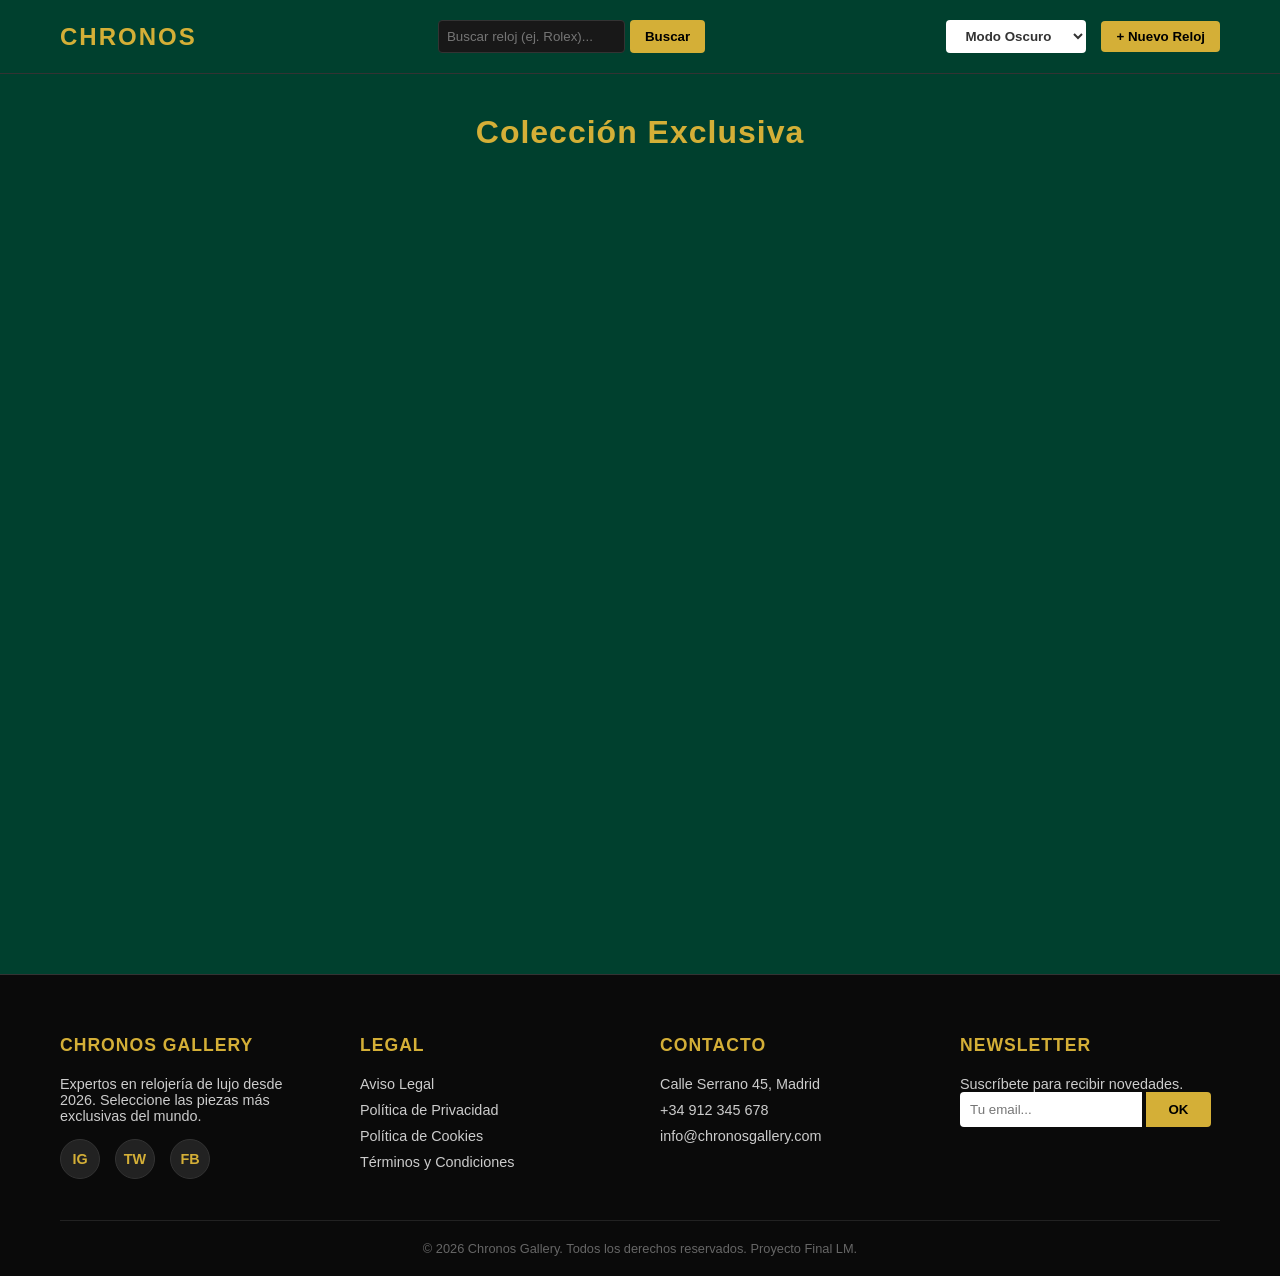
==== commit 7d7b9b3b: "diseño" ====
--- a/main.html
+++ b/main.html
@@ -143,6 +143,6 @@
     </div>
 
     <!-- SCRIPT PRINCIPAL -->
-    <script src="Scripts/app.js"></script>
+    <script src="Script/script.js"></script>
 </body>
 </html>
--- a/style/main.css
+++ b/style/main.css
@@ -133,9 +133,11 @@
    GALERÍA PRINCIPAL (GRID)
    ========================================= */
 .galeria-contenido {
-    padding: 60px;
-    min-height: 80vh; /* Para ocupar espacio */
-}
+    padding: 40px;
+    min-height: 100vh; /* Para ocupar espacio */
+}
+
+
 
 .titulo-seccion {
     text-align: center;
@@ -147,7 +149,7 @@
 
 .relojes-grid {
     display: grid;
-    grid-template-columns: repeat(auto-fit, minmax(280px, 1fr));
+    grid-template-columns: repeat(auto-fit, minmax(260px, 1fr));
     gap: 30px;
 }
 
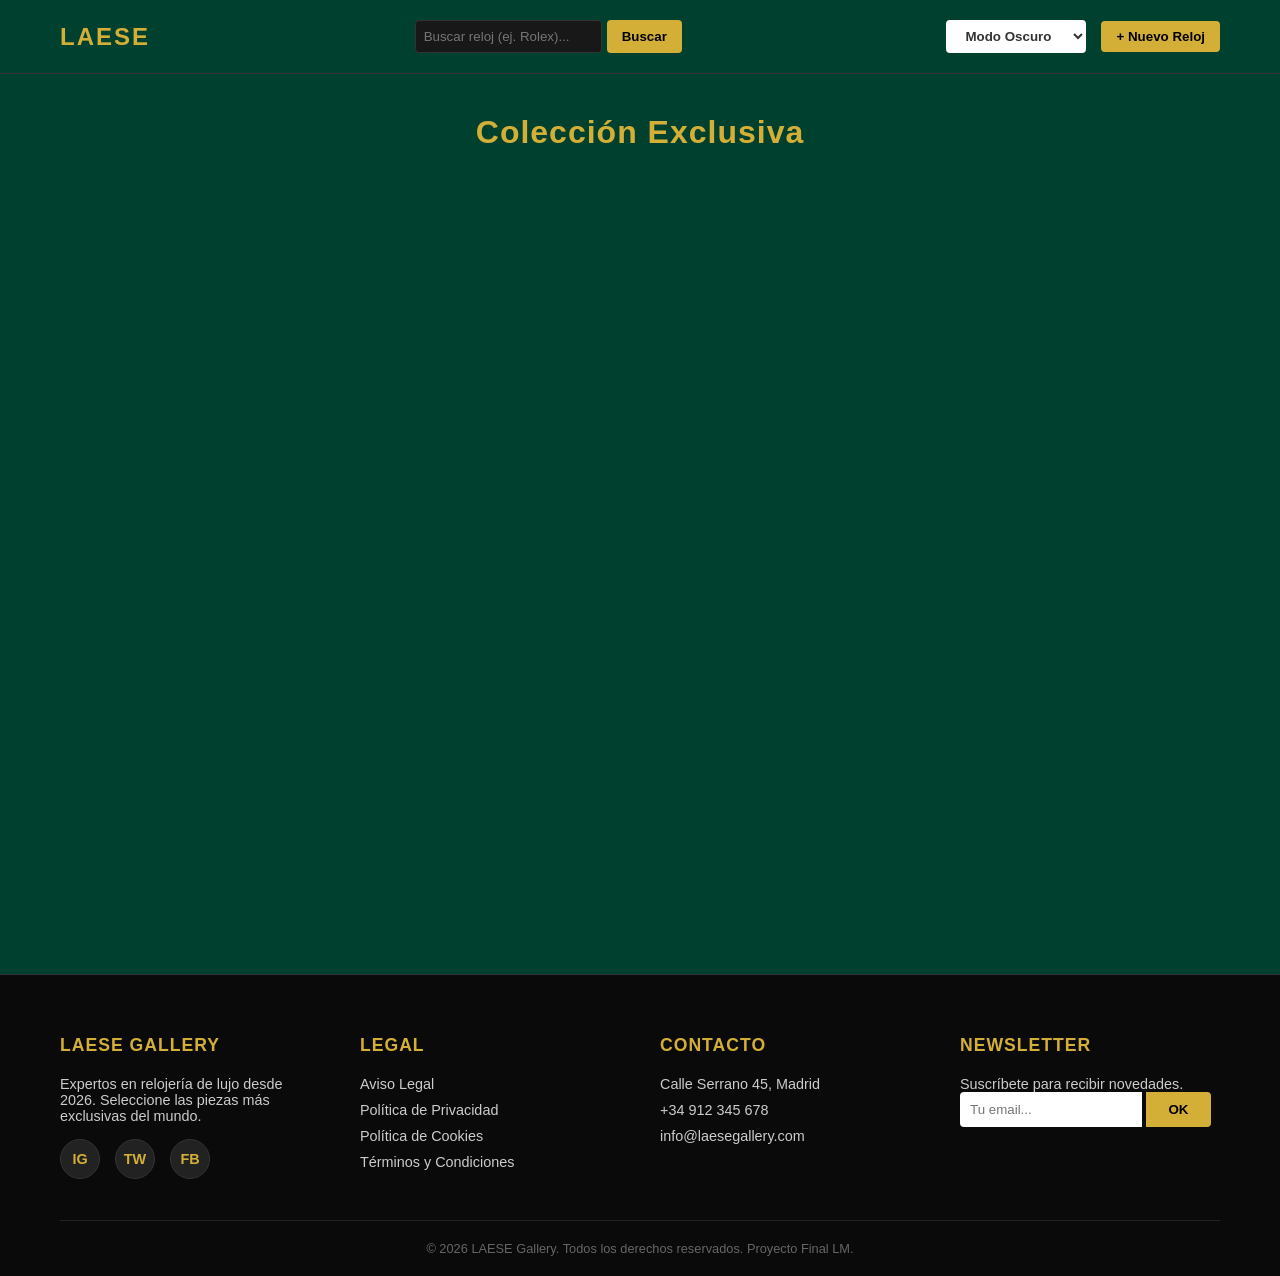
==== commit d5b50db3: "comiteo que te veo" ====
--- a/main.html
+++ b/main.html
@@ -3,7 +3,7 @@
 <head>
     <meta charset="UTF-8">
     <meta name="viewport" content="width=device-width, initial-scale=1.0">
-    <title>Chronos - Galería Premium</title>
+    <title>LAESE - Galería Premium</title>
     <!-- Tu hoja de estilos personalizada -->
     <link rel="stylesheet" href="style/main.css">
 </head>
@@ -11,7 +11,7 @@
 
     <!-- HEADER: Coincide con tu clase .header del CSS -->
     <header class="header">
-        <div class="logo">CHRONOS</div>
+        <div class="logo">LAESE</div>
         
         <!-- Controles centrales: Buscador -->
         <div class="buscar-container">
@@ -32,11 +32,11 @@
 
     <!-- MAIN: Contenedor de la galería -->
     <main class="galeria-contenido">
-        <h2 class="titulo-seccion">Colección Exclusiva</h2>
+        <h3 class="titulo-seccion">Colección Exclusiva</h3>
         
         <!-- AQUÍ SE INYECTARÁN LAS TARJETAS DESDE EL XML -->
         <!-- La clase .relojes-grid coincide con tu CSS para el Grid -->
-        <div class="galeria" id="contenedorTarjetas">
+        <div id="contenedorTarjetas" class="relojes-grid">
             <!-- Las tarjetas se generan con JS -->
         </div>
     </main>
@@ -46,7 +46,7 @@
         <div class="footer-content">
             <!-- Columna 1: Sobre Nosotros -->
             <div class="footer-col">
-                <h4>Chronos Gallery</h4>
+                <h4>LAESE Gallery</h4>
                 <p>Expertos en relojería de lujo desde 2026. Seleccione las piezas más exclusivas del mundo.</p>
                 <div class="social-links">
                     <a href="#" class="social-btn">IG</a>
@@ -72,7 +72,7 @@
                 <ul>
                     <li>Calle Serrano 45, Madrid</li>
                     <li>+34 912 345 678</li>
-                    <li>info@chronosgallery.com</li>
+                    <li>info@laesegallery.com</li>
                 </ul>
             </div>
 
@@ -88,7 +88,7 @@
         </div>
         
         <div class="footer-bottom">
-            &copy; 2026 Chronos Gallery. Todos los derechos reservados. Proyecto Final LM.
+            &copy; 2026 LAESE Gallery. Todos los derechos reservados. Proyecto Final LM.
         </div>
     </footer>
 
--- a/style/main.css
+++ b/style/main.css
@@ -137,8 +137,6 @@
     min-height: 100vh; /* Para ocupar espacio */
 }
 
-
-
 .titulo-seccion {
     text-align: center;
     margin-bottom: 50px;
@@ -149,7 +147,9 @@
 
 .relojes-grid {
     display: grid;
-    grid-template-columns: repeat(auto-fit, minmax(260px, 1fr));
+    grid-template-columns: repeat(auto-fit, minmax(280px, 320px));
+    align-items: stretch;
+    justify-content: center;
     gap: 30px;
 }
 
@@ -159,13 +159,12 @@
     padding: 20px;
     border-radius: 10px;
     text-align: center;
-    transition: 0.3s;
     border: 1px solid var(--border-color);
-    
-    /* FLEXBOX EN COLUMNA */
     display: flex;
     flex-direction: column;
     justify-content: space-between;
+    width: 300px;         
+      
 }
 
 .tarjeta-reloj:hover {
@@ -176,25 +175,27 @@
 
 .tarjeta-reloj img {
     width: 100%;
-    height: 200px;
-    object-fit: cover;
+    aspect-ratio: 1 / 1;        
+    object-fit: contain;
     border-radius: 8px;
     margin-bottom: 15px;
     background-color: #fff; /* Fondo blanco para imágenes PNG transparentes */
 }
 
-.tarjeta-reloj h3 {
+.tarjeta-reloj h2 {
     margin-bottom: 10px;
     color: var(--accent-color);
     font-size: 1.2rem;
+    font-weight: bold;
 }
 
 .tarjeta-reloj p {
     font-size: 14px;
     color: var(--text-secondary);
     line-height: 1.5;
-    margin-bottom: 15px;
-    flex-grow: 1; /* Empuja el precio hacia abajo si hay espacio */
+    display: -webkit-box;
+    -webkit-box-orient: vertical;
+    overflow: hidden;
 }
 
 /* =========================================
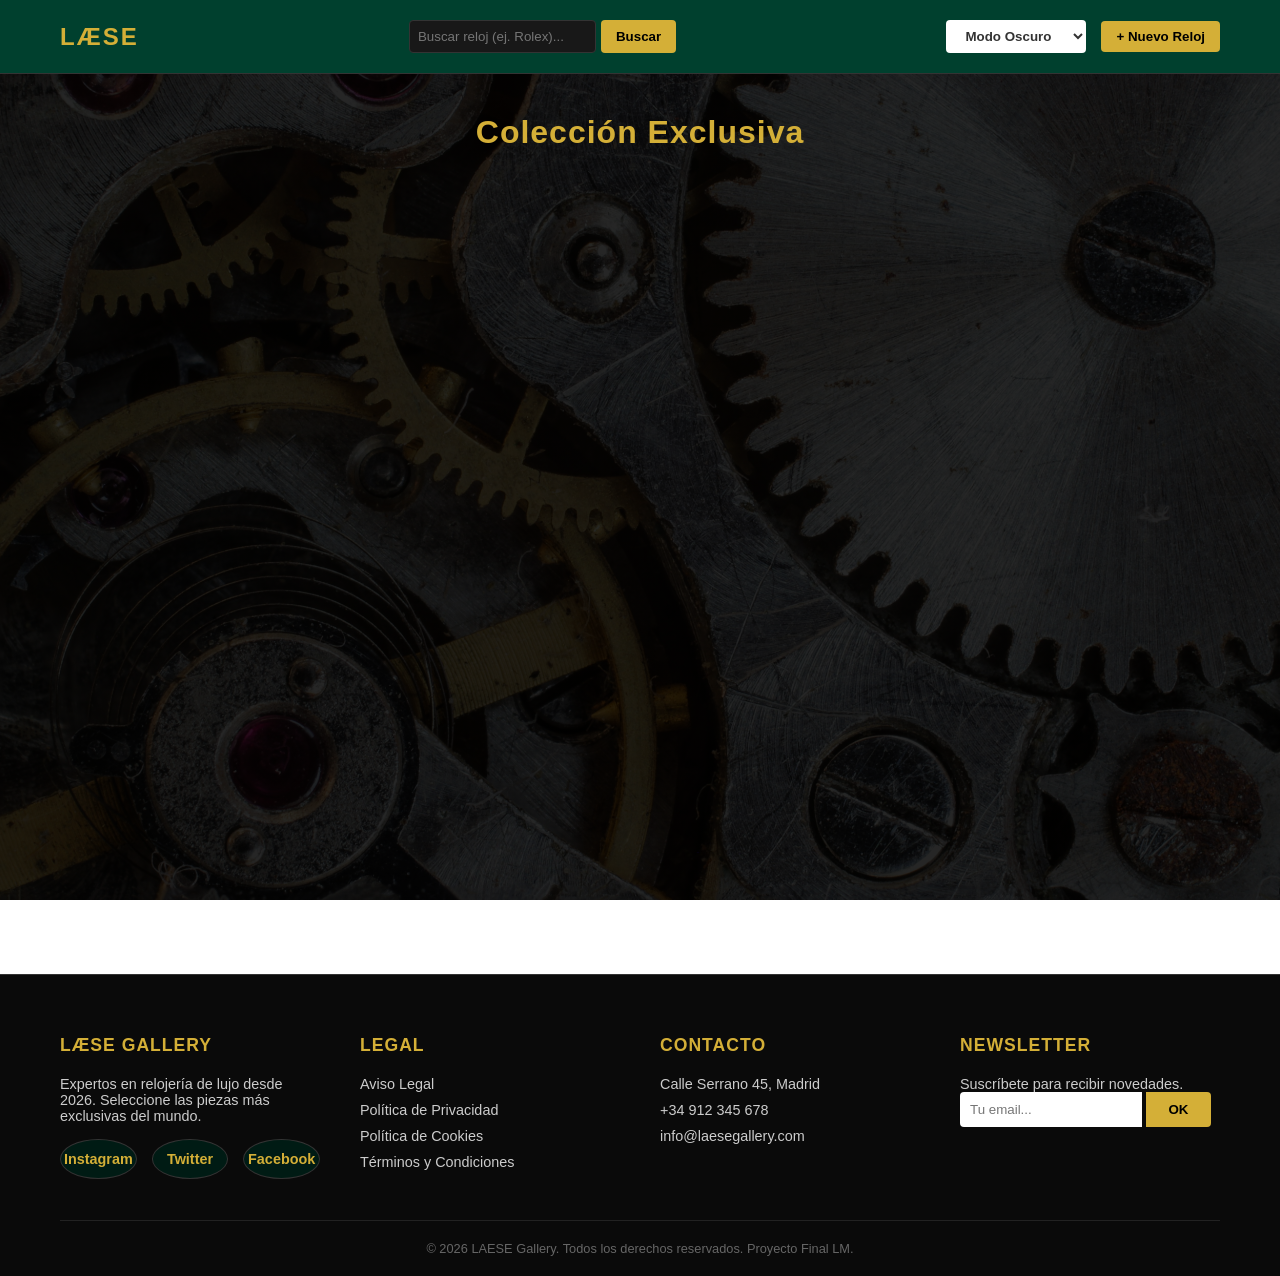
==== commit 74f82958: "final 1.0" ====
--- a/main.html
+++ b/main.html
@@ -3,23 +3,19 @@
 <head>
     <meta charset="UTF-8">
     <meta name="viewport" content="width=device-width, initial-scale=1.0">
-    <title>LAESE - Galería Premium</title>
-    <!-- Tu hoja de estilos personalizada -->
+    <title>LÆSE - Galería Premium</title>
     <link rel="stylesheet" href="style/main.css">
 </head>
 <body>
 
-    <!-- HEADER: Coincide con tu clase .header del CSS -->
     <header class="header">
-        <div class="logo">LAESE</div>
-        
-        <!-- Controles centrales: Buscador -->
+        <div class="logo">LÆSE</div>
+
         <div class="buscar-container">
             <input type="text" id="inputBusqueda" placeholder="Buscar reloj (ej. Rolex)...">
             <button id="btnBuscar">Buscar</button>
         </div>
 
-        <!-- Controles derecha: Tema y Añadir -->
         <div class="header-controls">
             <select id="selectorTema">
                 <option value="oscuro">Modo Oscuro</option>
@@ -30,32 +26,26 @@
         </div>
     </header>
 
-    <!-- MAIN: Contenedor de la galería -->
     <main class="galeria-contenido">
         <h3 class="titulo-seccion">Colección Exclusiva</h3>
         
-        <!-- AQUÍ SE INYECTARÁN LAS TARJETAS DESDE EL XML -->
-        <!-- La clase .relojes-grid coincide con tu CSS para el Grid -->
         <div id="contenedorTarjetas" class="relojes-grid">
-            <!-- Las tarjetas se generan con JS -->
+            
         </div>
     </main>
 
-    <!-- FOOTER MEJORADO: Coincide con los estilos nuevos del CSS -->
     <footer class="footer">
         <div class="footer-content">
-            <!-- Columna 1: Sobre Nosotros -->
             <div class="footer-col">
-                <h4>LAESE Gallery</h4>
+                <h4>LÆSE Gallery</h4>
                 <p>Expertos en relojería de lujo desde 2026. Seleccione las piezas más exclusivas del mundo.</p>
                 <div class="social-links">
-                    <a href="#" class="social-btn">IG</a>
-                    <a href="#" class="social-btn">TW</a>
-                    <a href="#" class="social-btn">FB</a>
+                    <a href="#" class="social-btn">Instagram</a>
+                    <a href="#" class="social-btn">Twitter</a>
+                    <a href="#" class="social-btn">Facebook</a>
                 </div>
             </div>
 
-            <!-- Columna 2: Enlaces Legales -->
             <div class="footer-col">
                 <h4>Legal</h4>
                 <ul>
@@ -66,7 +56,6 @@
                 </ul>
             </div>
 
-            <!-- Columna 3: Contacto -->
             <div class="footer-col">
                 <h4>Contacto</h4>
                 <ul>
@@ -76,7 +65,6 @@
                 </ul>
             </div>
 
-            <!-- Columna 4: Newsletter -->
             <div class="footer-col">
                 <h4>Newsletter</h4>
                 <p>Suscríbete para recibir novedades.</p>
@@ -92,7 +80,6 @@
         </div>
     </footer>
 
-    <!-- MODAL 1: Añadir Nueva Tarjeta -->
     <div id="modalAñadir" class="modal-overlay">
         <div class="modal-content">
             <h2>Añadir Nuevo Reloj</h2>
@@ -117,7 +104,6 @@
         </div>
     </div>
 
-    <!-- MODAL 2: Personalizar Colores -->
     <div id="modalPersonalizar" class="modal-overlay">
         <div class="modal-content">
             <h2>Personalizar Colores</h2>
@@ -142,7 +128,6 @@
         </div>
     </div>
 
-    <!-- SCRIPT PRINCIPAL -->
     <script src="Script/script.js"></script>
 </body>
 </html>
--- a/style/main.css
+++ b/style/main.css
@@ -1,44 +1,52 @@
-/* =========================================
-   VARIABLES CSS (SISTEMA DE TEMAS)
-   ========================================= */
+.hero{
+    background-image: url("../img/fondo5.jpg");
+    background-attachment: fixed;
+    background-size: cover;
+    background-position: center;
+}
+
 :root {
-    /* TEMA OSCURO (Por defecto, tu diseño actual) */
-    --bg-body: rgb(0, 64, 46);
+    
+    background-attachment: fixed;
+    background-size: cover;
+    background-position: center;
+    background-image: 
+    linear-gradient(rgba(0, 0, 0, 0.85), rgba(0,0,0,0.85)),
+    url("../img/fondo7.jpg");
     --bg-header: rgb(0, 64, 46);
     --bg-card: #181818;
     --bg-footer: #0a0a0a;
     --text-main: #f5f5f5;
     --text-secondary: #ccc;
-    --accent-color: #d4af37; /* Dorado */
+    --accent-color: #d4af37; 
     --border-color: #333;
     --shadow-color: rgba(0,0,0,0.6);
 }
 
-/* TEMA CLARO (Nuevo) */
 body.tema-claro {
-    --bg-body: #f4f4f4;
-    --bg-header: #ffffff;
-    --bg-card: #ffffff;
-    --bg-footer: #1a1a1a; /* El footer se mantiene oscuro para contraste */
-    --text-main: #1a1a1a;
+    background-image: 
+    linear-gradient(rgba(0, 0, 0, 0.7), rgba(0,0,0,0.7)),
+    url("../img/fondo7.jpg");
+    background-attachment: fixed;
+    background-size: cover;
+    background-position: center;
+    --bg-body: #ffffff;
+    --bg-header: rgb(0, 64, 46);
+    --bg-card: #f0f0f0;
+    --bg-footer: #ffffff; 
+    --text-main: #000000;
     --text-secondary: #555555;
-    --accent-color: #b8860b; /* Dorado un poco más oscuro para fondo claro */
-    --border-color: #e0e0e0;
-    --shadow-color: rgba(0,0,0,0.1);
-}
-
-/* TEMA PERSONALIZADO (Se aplicará vía JS inline o clases específicas) */
-/* Las variables se sobrescribirán dinámicamente */
-
-/* =========================================
-   RESET Y BASE
-   ========================================= */
+    --accent-color: #b8860b; 
+    --border-color: #ffffff;
+    --shadow-color: rgba(255, 255, 255, 0.1);
+}
+
 * {
     margin: 0;
     padding: 0;
     box-sizing: border-box;
     font-family: "Segoe UI", Arial, sans-serif;
-    transition: background-color 0.4s ease, color 0.4s ease; /* Suaviza el cambio de tema */
+    transition: background-color 0.4s ease, color 0.4s ease; 
 }
 
 body {
@@ -48,9 +56,6 @@
     overflow-x: hidden;
 }
 
-/* =========================================
-   HEADER (Adaptado a tu diseño)
-   ========================================= */
 .header {
     display: flex;
     justify-content: space-between;
@@ -71,7 +76,6 @@
     text-transform: uppercase;
 }
 
-/* Navegación (Opcional, si la usas en main.html) */
 .nav a {
     margin-left: 25px;
     text-decoration: none;
@@ -84,7 +88,6 @@
     color: var(--accent-color);
 }
 
-/* Controles del Header (Buscador, Tema, Añadir) */
 .header-controls {
     display: flex;
     align-items: center;
@@ -111,7 +114,7 @@
     border: none;
     border-radius: 4px;
     background: var(--accent-color);
-    color: #000;
+    color: #000000;
     font-weight: bold;
     cursor: pointer;
     transition: transform 0.2s;
@@ -124,17 +127,16 @@
 }
 
 select {
-    background: #fff;
+    padding: 8px 15px;
+    border: none;
+    background: #ffffff;
     color: #333;
     cursor: pointer;
 }
 
-/* =========================================
-   GALERÍA PRINCIPAL (GRID)
-   ========================================= */
 .galeria-contenido {
     padding: 40px;
-    min-height: 100vh; /* Para ocupar espacio */
+    min-height: 100vh; 
 }
 
 .titulo-seccion {
@@ -148,12 +150,10 @@
 .relojes-grid {
     display: grid;
     grid-template-columns: repeat(auto-fit, minmax(280px, 320px));
-    align-items: stretch;
     justify-content: center;
     gap: 30px;
 }
 
-/* TARJETAS (Flexbox interno) */
 .tarjeta-reloj {
     background: var(--bg-card);
     padding: 20px;
@@ -179,7 +179,7 @@
     object-fit: contain;
     border-radius: 8px;
     margin-bottom: 15px;
-    background-color: #fff; /* Fondo blanco para imágenes PNG transparentes */
+    background-color: #ffffff; 
 }
 
 .tarjeta-reloj h2 {
@@ -198,9 +198,7 @@
     overflow: hidden;
 }
 
-/* =========================================
-   FOOTER MEJORADO (Información Extra)
-   ========================================= */
+
 .footer {
     background: var(--bg-footer);
     padding: 60px 60px 20px 60px;
@@ -236,7 +234,7 @@
 .footer-col ul li a {
     color: var(--text-secondary);
     text-decoration: none;
-    transition: 0.3s;
+    transition: 0.3s, padding-left 0.3s;
 }
 
 .footer-col ul li a:hover {
@@ -251,10 +249,10 @@
 }
 
 .social-btn {
-    width: 40px;
+    width: 90px;
     height: 40px;
     border-radius: 50%;
-    background: #222;
+    background: rgb(0, 27, 20);
     display: flex;
     align-items: center;
     justify-content: center;
@@ -267,7 +265,7 @@
 
 .social-btn:hover {
     background: var(--accent-color);
-    color: #000;
+    color: #000000;
     transform: translateY(-3px);
 }
 
@@ -298,9 +296,7 @@
     color: #666;
 }
 
-/* =========================================
-   MODALES (Estilos base)
-   ========================================= */
+
 .modal-overlay {
     position: fixed;
     top: 0;
